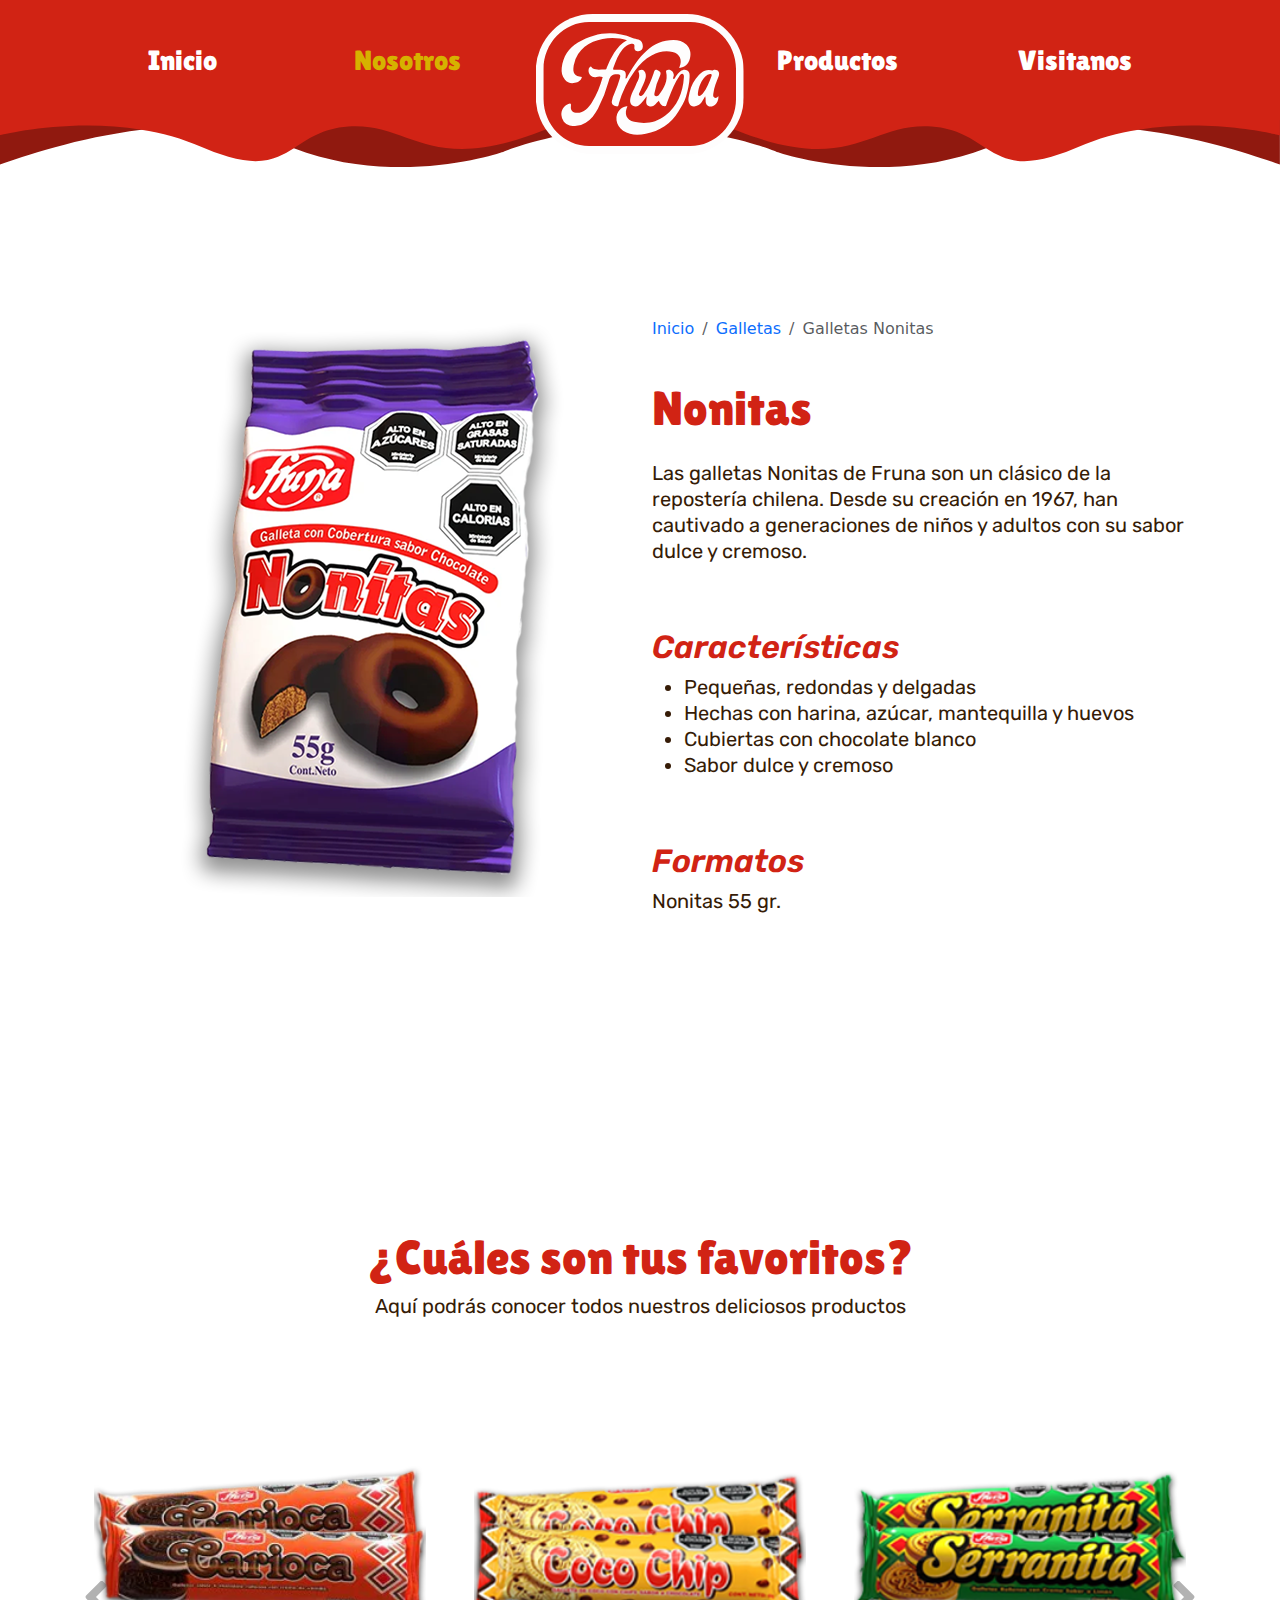
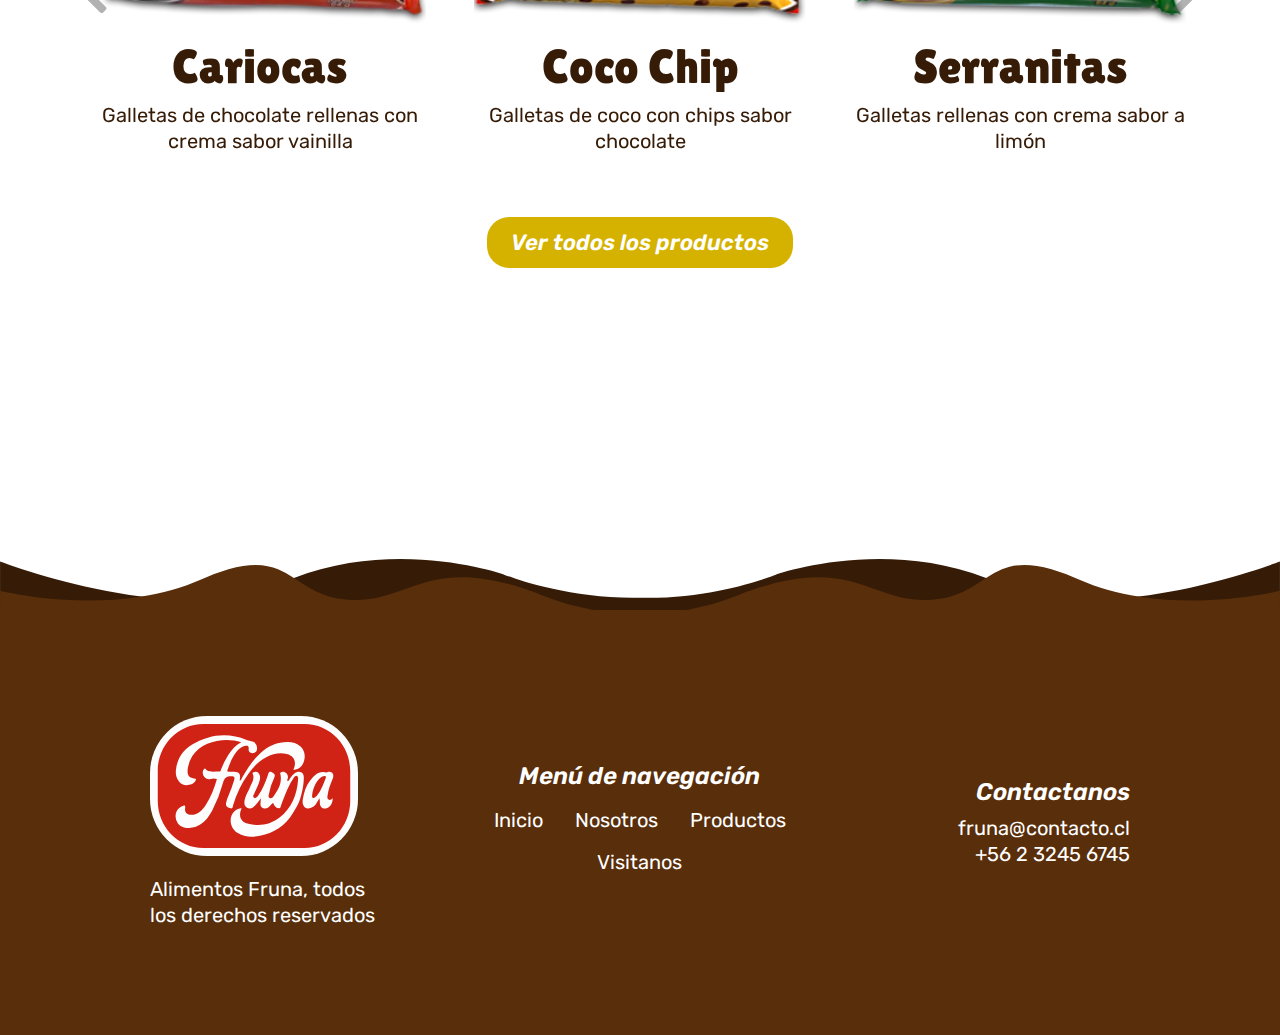
==== assets/pages/galletas-nonitas.html @ 1c833ea4 "Final Update" ====
<!DOCTYPE html>
<html lang="es">

<head>
    <meta charset="UTF-8">
    <meta name="viewport" content="width=device-width, initial-scale=1.0">
    <title>Galletas Nonitas | Fruna</title>
    <link rel="stylesheet" href="../css/style.css">
</head>

<body>

    <!-- Header -->
    <header class="header">
        <nav class="navbar navbar-expand-lg bg-primary">
            <div class="container">
                <button class="navbar-toggler" type="button" data-bs-toggle="collapse" data-bs-target="#navbarNav"
                    aria-controls="navbarNav" aria-expanded="false" aria-label="Toggle navigation">
                    <span class="navbar-toggler-icon"></span>
                </button>
                <div class="collapse navbar-collapse" id="navbarNav">
                    <ul class="navbar-nav">
                        <li class="nav-item">
                            <a class="nav-link" href="../../index.html">Inicio</a>
                        </li>
                        <li class="nav-item">
                            <a class="nav-link active" aria-current="page" href="../pages/nosotros.html">Nosotros</a>
                        </li>
                    </ul>
                </div>
                <div class="collapse navbar-collapse" id="navbarNav">
                    <ul class="navbar-nav ms-auto">
                        <li class="nav-item">
                            <a class="nav-link" href="../pages/productos.html">Productos</a>
                        </li>
                        <li class="nav-item">
                            <a class="nav-link" href="../pages/visitanos.html">Visitanos</a>
                        </li>
                    </ul>
                </div>
            </div>
            <a class="img-fluid position-absolute top-50 start-50 translate-middle" href="../../index.html"><img
                    class="mt-5" src="../img/logo-fruna.svg" alt=""></a>
        </nav>
        <svg xmlns="http://www.w3.org/2000/svg" xmlns:xlink="http://www.w3.org/1999/xlink" viewBox="0 0 1440 75.54">
            <g id="Grupo_89" data-name="Grupo 89" transform="translate(0 0)">
                <g id="Grupo_88" data-name="Grupo 88" clip-path="url(#clip-path)">
                    <path id="Trazado_157" data-name="Trazado 157"
                        d="M1440,0V72.7c-23.79-8.77-88.29-30.7-159.11-39.32-53.9-6.58-111.48-5.43-157.56,15.1q-6.975,3.1-13.96,5.79c-118.06,45.46-235.98,3.91-235.98,3.91s-67.89-28.13-153.3-26.2v.01a.41.41,0,0,0-.18,0v-.01c-85.4-1.93-153.3,26.2-153.3,26.2S448.7,99.73,330.63,54.27q-6.99-2.685-13.96-5.79C270.6,27.95,213.02,26.8,159.11,33.38,88.29,42,23.8,63.93,0,72.7V0Z"
                        fill="#90190f" />
                    <path id="Trazado_158" data-name="Trazado 158"
                        d="M1440,0V39.72s-76.82-19.55-159.11-6.34c-22.67,3.62-45.76,9.74-67.79,19.44A240.169,240.169,0,0,1,1183,63.98c-25.61,7.37-42.17,5.55-55.78,0a108.705,108.705,0,0,1-17.85-9.71c-15.95-10.24-31.8-22.48-61.27-24.51-70.37-4.86-89.78,55.8-218.39,4.85C792.5,19.87,754.8,14.06,720,13.27c-34.8.79-72.5,6.6-109.7,21.34C481.68,85.56,462.28,24.9,391.9,29.76c-29.46,2.03-45.31,14.27-61.27,24.51a108.707,108.707,0,0,1-17.85,9.71c-13.6,5.55-30.16,7.37-55.78,0a240.173,240.173,0,0,1-30.1-11.16c-22.02-9.7-45.12-15.82-67.79-19.44C76.82,20.17,0,39.72,0,39.72V0Z"
                        fill="#d12315" />
                </g>
            </g>
        </svg>
    </header>

    <main>

        <section class="producto">
            <div class="container">
                <div class="row">
                    <div class="col-lg-6">
                        <img src="../img/galletas/galletas-nonitas-producto.png" alt="">
                    </div>
                    <div class="col-lg-6 d-flex flex-column justify-content-center">
                        <nav aria-label="breadcrumb">
                            <ol class="breadcrumb">
                                <li class="breadcrumb-item"><a href="../../index.html">Inicio</a></li>
                                <li class="breadcrumb-item"><a href="galletas.html">Galletas</a></li>
                                <li class="breadcrumb-item active" aria-current="page">Galletas Nonitas</li>
                            </ol>
                        </nav>
                        <h1 class="h1 mt-4">Nonitas</h1>
                        <p class="p mt-3">Las galletas Nonitas de Fruna son un clásico de la repostería
                            chilena. Desde su creación en 1967, han cautivado a
                            generaciones de niños y adultos con su sabor dulce y
                            cremoso.</p>
                        <h2 class="h3 mt-5">Características</h2>
                        <ul class="p">
                            <li>Pequeñas, redondas y delgadas</li>
                            <li>Hechas con harina, azúcar, mantequilla y huevos</li>
                            <li>Cubiertas con chocolate blanco</li>
                            <li>Sabor dulce y cremoso</li>
                        </ul>
                        <h3 class="h3 mt-5">Formatos</h3>
                        <p class="p">Nonitas 55 gr.</p>
                    </div>
                </div>
            </div>
        </section>

        <!-- Slider Productos -->
        <section class="productos">
            <div class="container text-center">
                <div class="row">
                    <h2 class="h2">¿Cuáles son tus favoritos?</h2>
                    <p class="p">Aquí podrás conocer todos nuestros deliciosos productos</p>
                </div>
            </div>
            <div id="carouselExample" class="carousel slide text-center">
                <div class="carousel-inner">
                    <div class="carousel-item active">
                        <div class="container">
                            <div class="row">
                                <a class="col-lg-4 p-4 productos-p d-flex flex-column"
                                    href="assets/pages/galletas.html">
                                    <img class="img-fluid" src="../img/galletas/galletas-cariocas.png" alt="">
                                    <span class="h1 text-center">Cariocas</span>
                                    <span class="p">Galletas de chocolate rellenas
                                        con crema sabor vainilla</span>
                                </a>
                                <a class="col-lg-4 p-4 productos-p d-flex flex-column"
                                    href="assets/pages/galletas.html">
                                    <img class="img-fluid" src="../img/galletas/galletas-cocochip.png" alt="">
                                    <span class="h1 text-center">Coco Chip</span>
                                    <span class="p">Galletas de coco con chips sabor
                                        chocolate</span>
                                </a>
                                <a class="col-lg-4 p-4 productos-p d-flex flex-column"
                                    href="assets/pages/galletas.html">
                                    <img class="img-fluid" src="../img/galletas/galletas-serranita.png" alt="">
                                    <span class="h1 text-center">Serranitas</span>
                                    <span class="p">Galletas rellenas con crema
                                        sabor a limón</span>
                                </a>
                            </div>
                        </div>
                    </div>
                    <div class="carousel-item">
                        <div class="container">
                            <div class="row">
                                <a class="col-lg-4 p-4 productos-p d-flex flex-column"
                                    href="assets/pages/galletas.html">
                                    <img class="img-fluid" src="../img/galletas/galletas-cariocas.png" alt="">
                                    <span class="h1 text-center">Cariocas</span>
                                    <span class="p">Galletas de chocolate rellenas
                                        con crema sabor vainilla</span>
                                </a>
                                <a class="col-lg-4 p-4 productos-p d-flex flex-column"
                                    href="assets/pages/galletas.html">
                                    <img class="img-fluid" src="../img/galletas/galletas-cocochip.png" alt="">
                                    <span class="h1 text-center">Coco Chip</span>
                                    <span class="p">Galletas de coco con chips sabor
                                        chocolate</span>
                                </a>
                                <a class="col-lg-4 p-4 productos-p d-flex flex-column"
                                    href="assets/pages/galletas.html">
                                    <img class="img-fluid" src="../img/galletas/galletas-serranita.png" alt="">
                                    <span class="h1 text-center">Serranitas</span>
                                    <span class="p">Galletas rellenas con crema
                                        sabor a limón</span>
                                </a>
                            </div>
                        </div>
                    </div>
                    <div class="carousel-item">
                        <div class="container">
                            <div class="row">
                                <a class="col-lg-4 p-4 productos-p d-flex flex-column"
                                    href="assets/pages/galletas.html">
                                    <img class="img-fluid" src="../img/galletas/galletas-cariocas.png" alt="">
                                    <span class="h1 text-center">Cariocas</span>
                                    <span class="p">Galletas de chocolate rellenas
                                        con crema sabor vainilla</span>
                                </a>
                                <a class="col-lg-4 p-4 productos-p d-flex flex-column"
                                    href="assets/pages/galletas.html">
                                    <img class="img-fluid" src="../img/galletas/galletas-cocochip.png" alt="">
                                    <span class="h1 text-center">Coco Chip</span>
                                    <span class="p">Galletas de coco con chips sabor
                                        chocolate</span>
                                </a>
                                <a class="col-lg-4 p-4 productos-p d-flex flex-column"
                                    href="assets/pages/galletas.html">
                                    <img class="img-fluid" src="../img/galletas/galletas-serranita.png" alt="">
                                    <span class="h1 text-center">Serranitas</span>
                                    <span class="p">Galletas rellenas con crema
                                        sabor a limón</span>
                                </a>
                            </div>
                        </div>
                    </div>
                </div>
                <button class="carousel-control-prev" type="button" data-bs-target="#carouselExample"
                    data-bs-slide="prev">
                    <span class="carousel-control-prev-icon" aria-hidden="true"></span>
                    <span class="visually-hidden">Previous</span>
                </button>
                <button class="carousel-control-next" type="button" data-bs-target="#carouselExample"
                    data-bs-slide="next">
                    <span class="carousel-control-next-icon" aria-hidden="true"></span>
                    <span class="visually-hidden">Next</span>
                </button>
                <div class="container text-center">
                    <div class="row mt-5 justify-content-center">
                        <div class="col-12">
                            <a class="boton" href="productos.html">Ver todos los productos</a>
                        </div>
                    </div>
                </div>
            </div>
        </section>

    </main>

    <!-- Footer -->
    <footer class="d-flex flex-column">
        <svg id="Grupo_71" data-name="Grupo 71" xmlns="http://www.w3.org/2000/svg"
            xmlns:xlink="http://www.w3.org/1999/xlink" viewBox="0 0 1440 68.525">
            <g id="Grupo_70" data-name="Grupo 70" clip-path="url(#clip-path)">
                <path id="Trazado_119" data-name="Trazado 119"
                    d="M1440,2.845v65.68H0V2.845c23.79,8.77,88.29,30.7,159.11,39.32,53.9,6.57,111.48,5.43,157.56-15.1q6.975-3.1,13.96-5.79c118.06-45.47,235.98-3.91,235.98-3.91s67.89,28.13,153.3,26.2v-.01h.18v.01c85.4,1.93,153.3-26.2,153.3-26.2s117.91-41.56,235.98,3.91q6.99,2.685,13.96,5.79c46.07,20.53,103.65,21.67,157.56,15.1,70.82-8.62,135.31-30.55,159.11-39.32"
                    fill="#361c07" />
                <path id="Trazado_120" data-name="Trazado 120"
                    d="M1440,35.825v32.7H0v-32.7s76.82,19.54,159.11,6.34c22.67-3.62,45.76-9.74,67.79-19.44A240.173,240.173,0,0,1,257,11.565c25.61-7.37,42.17-5.55,55.78,0a108.707,108.707,0,0,1,17.85,9.71c15.95,10.24,31.8,22.48,61.27,24.51,70.37,4.85,89.78-55.8,218.39-4.85C647.5,55.675,685.2,61.475,720,62.275c34.8-.8,72.5-6.6,109.7-21.34,128.62-50.95,148.02,9.7,218.4,4.85,29.46-2.03,45.31-14.27,61.27-24.51a108.706,108.706,0,0,1,17.85-9.71c13.6-5.55,30.16-7.37,55.78,0a240.169,240.169,0,0,1,30.1,11.16c22.02,9.7,45.11,15.82,67.79,19.44,82.29,13.2,159.11-6.34,159.11-6.34"
                    fill="#592e0a" />
            </g>
        </svg>
        <div class="container-fluid footer d-flex align-items-center justify-content-between">
            <div class="row align-items-center justify-content-between">
                <div class="col-lg-3 my-5">
                    <a href="../../index.html"><img src="../img/logo-fruna.svg" alt=""></a>
                    <p class="p-footer">Alimentos Fruna, todos los
                        derechos reservados
                    </p>
                </div>
                <div class="col-lg-5 my-5 d-flex flex-column justify-content-center align-items-center">
                    <h2 class="h2-footer">Menú de navegación</h2>
                    <div>
                        <ul class="nav justify-content-center">
                            <li class="nav-item">
                                <a class="nav-link p-footer" href="../../index.html">Inicio</a>
                            </li>
                            <li class="nav-item">
                                <a class="nav-link p-footer" href="../pages/nosotros.html">Nosotros</a>
                            </li>
                            <li class="nav-item">
                                <a class="nav-link p-footer" href="../pages/productos.html">Productos</a>
                            </li>
                            <li class="nav-item">
                                <a class="nav-link p-footer" href="../pages/visitanos.html">Visitanos</a>
                            </li>
                        </ul>
                    </div>
                </div>
                <div class="col-lg-3 my-5 d-flex flex-column justify-content-center align-items-end">
                    <h2 class="h2-footer">Contactanos</h2>
                    <a class="p-footer" href="mailto:">fruna@contacto.cl</a>
                    <a class="p-footer" href="tel:+">+56 2 3245 6745</a>
                </div>
            </div>
        </div>
    </footer>

    <!-- Import JS -->
    <script src="../bootstrap-5.3.2/dist/js/bootstrap.js"></script>
</body>

</html>
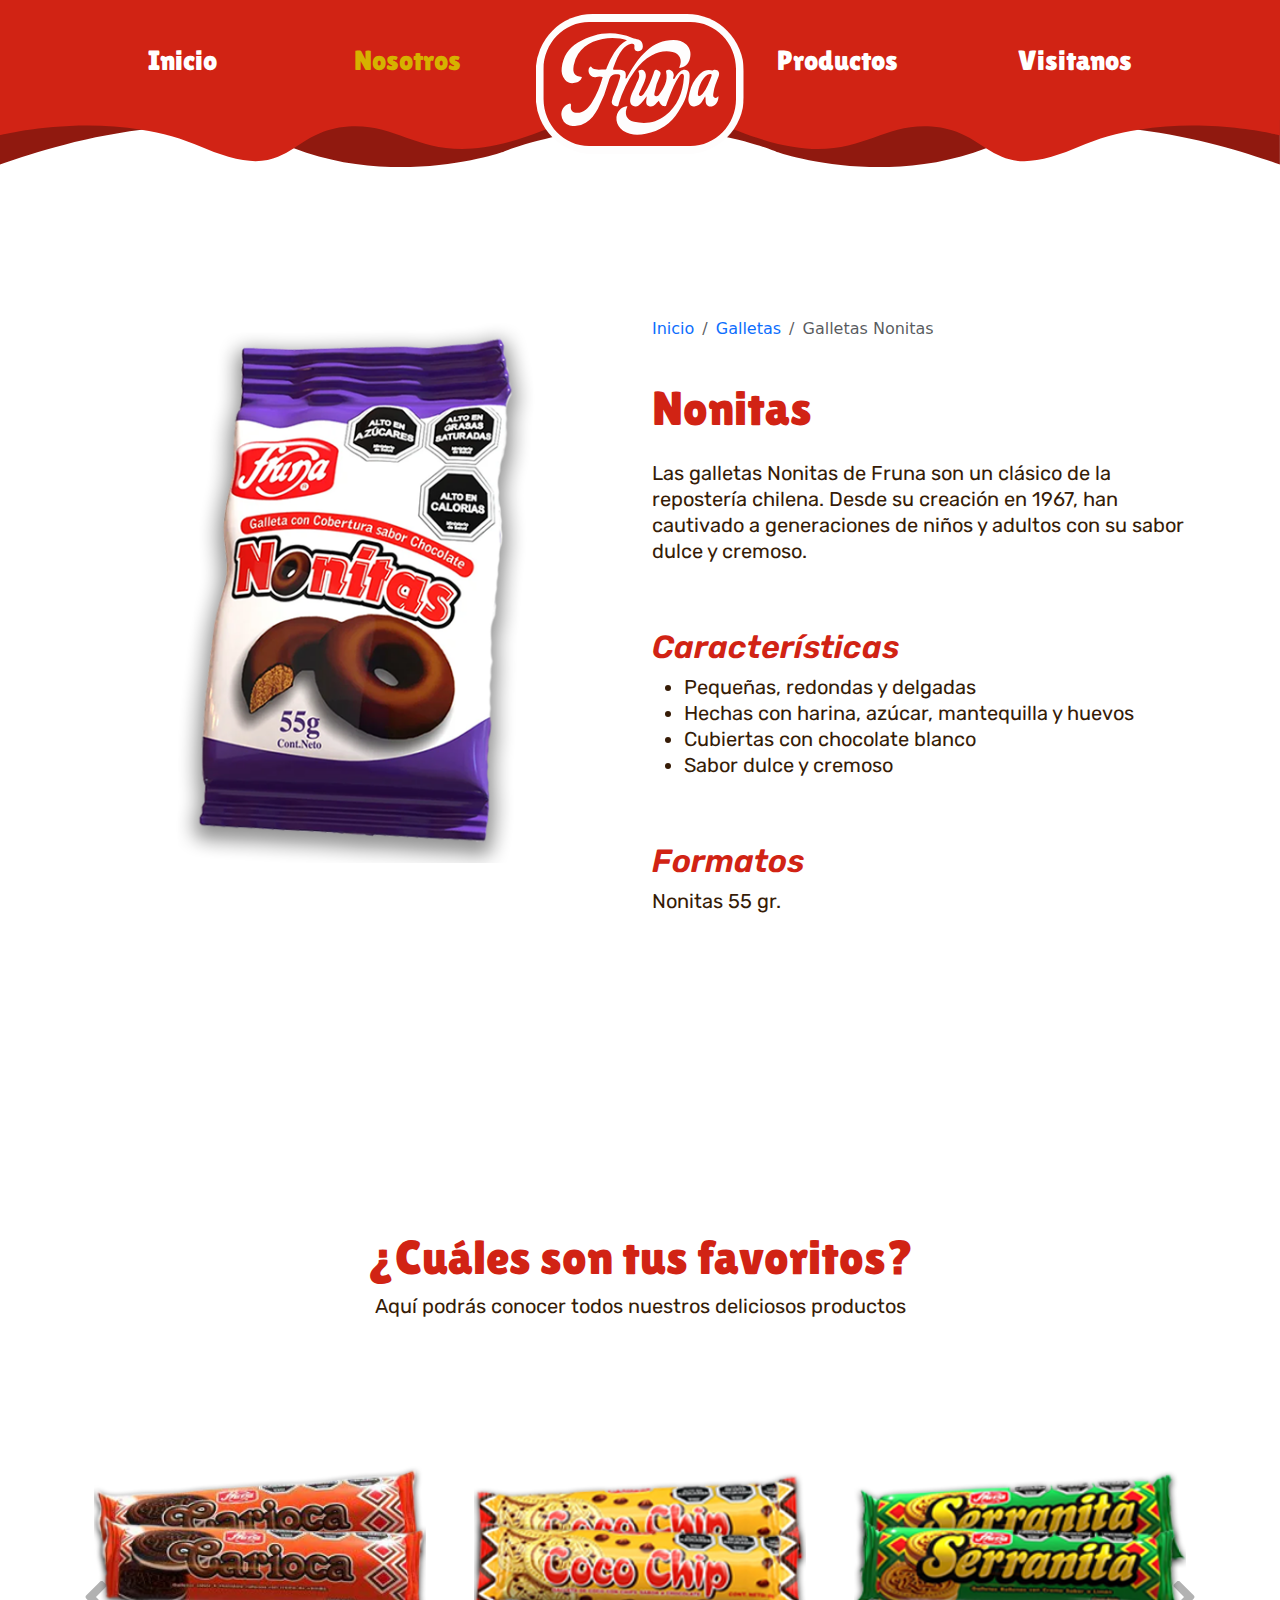
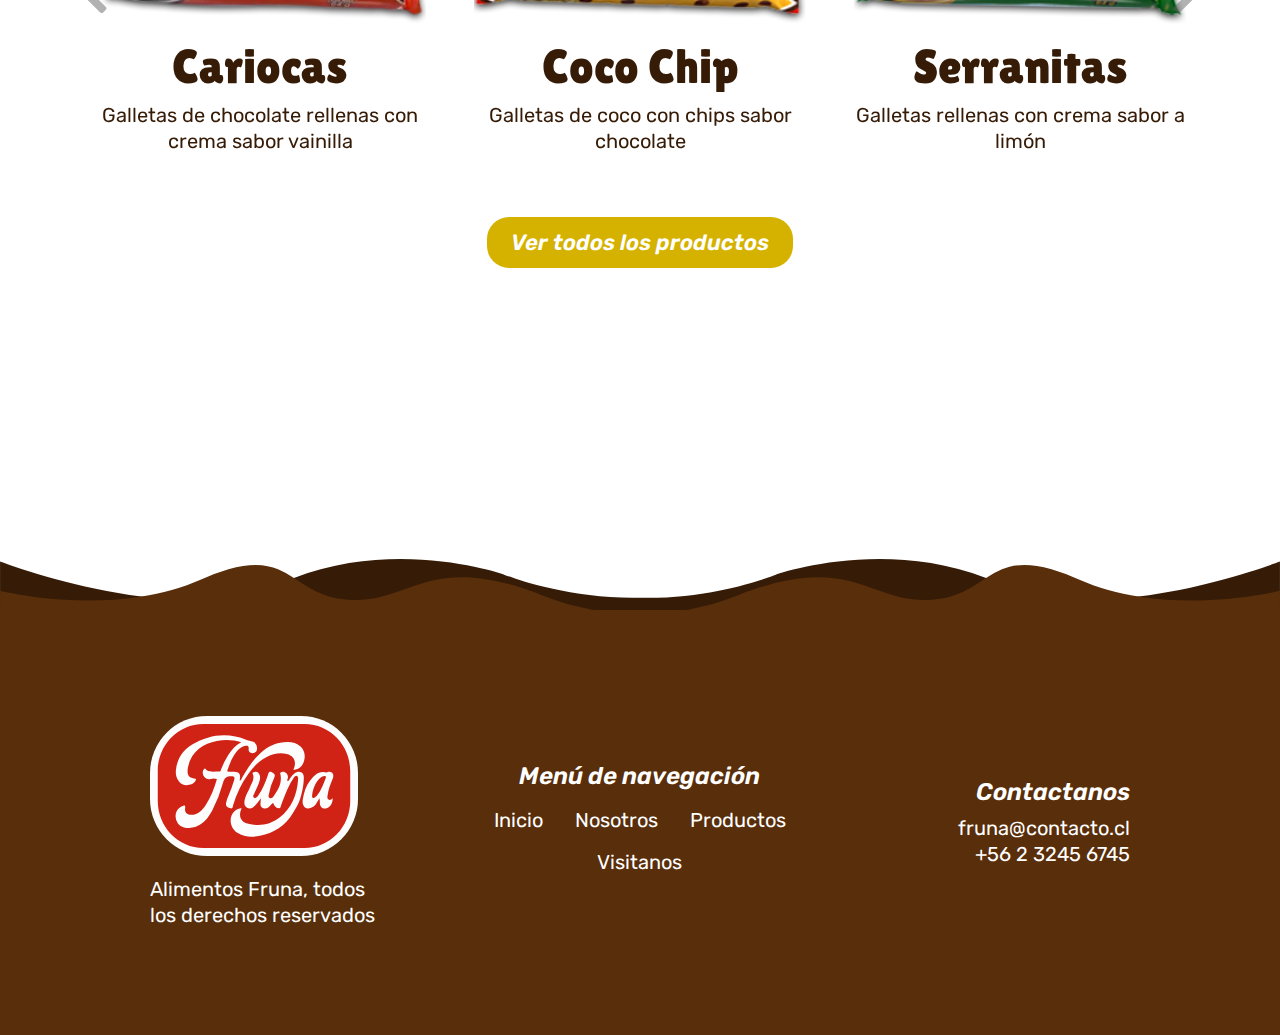
==== commit 79298452: "Product Fix" ====
--- a/assets/pages/galletas-nonitas.html
+++ b/assets/pages/galletas-nonitas.html
@@ -6,6 +6,7 @@
     <meta name="viewport" content="width=device-width, initial-scale=1.0">
     <title>Galletas Nonitas | Fruna</title>
     <link rel="stylesheet" href="../css/style.css">
+    <link rel="shortcut icon" href="../img/logo-fruna.svg" type="image/x-icon">
 </head>
 
 <body>
@@ -62,7 +63,7 @@
             <div class="container">
                 <div class="row">
                     <div class="col-lg-6">
-                        <img src="../img/galletas/galletas-nonitas-producto.png" alt="">
+                        <img class="img-fluid text-center" src="../img/galletas/galletas-nonitas-producto.png" alt="">
                     </div>
                     <div class="col-lg-6 d-flex flex-column justify-content-center">
                         <nav aria-label="breadcrumb">
@@ -104,22 +105,19 @@
                     <div class="carousel-item active">
                         <div class="container">
                             <div class="row">
-                                <a class="col-lg-4 p-4 productos-p d-flex flex-column"
-                                    href="assets/pages/galletas.html">
+                                <a class="col-lg-4 p-4 productos-p d-flex flex-column" href="galletas.html">
                                     <img class="img-fluid" src="../img/galletas/galletas-cariocas.png" alt="">
                                     <span class="h1 text-center">Cariocas</span>
                                     <span class="p">Galletas de chocolate rellenas
                                         con crema sabor vainilla</span>
                                 </a>
-                                <a class="col-lg-4 p-4 productos-p d-flex flex-column"
-                                    href="assets/pages/galletas.html">
+                                <a class="col-lg-4 p-4 productos-p d-flex flex-column" href="galletas.html">
                                     <img class="img-fluid" src="../img/galletas/galletas-cocochip.png" alt="">
                                     <span class="h1 text-center">Coco Chip</span>
                                     <span class="p">Galletas de coco con chips sabor
                                         chocolate</span>
                                 </a>
-                                <a class="col-lg-4 p-4 productos-p d-flex flex-column"
-                                    href="assets/pages/galletas.html">
+                                <a class="col-lg-4 p-4 productos-p d-flex flex-column" href="galletas.html">
                                     <img class="img-fluid" src="../img/galletas/galletas-serranita.png" alt="">
                                     <span class="h1 text-center">Serranitas</span>
                                     <span class="p">Galletas rellenas con crema
@@ -131,22 +129,19 @@
                     <div class="carousel-item">
                         <div class="container">
                             <div class="row">
-                                <a class="col-lg-4 p-4 productos-p d-flex flex-column"
-                                    href="assets/pages/galletas.html">
+                                <a class="col-lg-4 p-4 productos-p d-flex flex-column" href="galletas.html">
                                     <img class="img-fluid" src="../img/galletas/galletas-cariocas.png" alt="">
                                     <span class="h1 text-center">Cariocas</span>
                                     <span class="p">Galletas de chocolate rellenas
                                         con crema sabor vainilla</span>
                                 </a>
-                                <a class="col-lg-4 p-4 productos-p d-flex flex-column"
-                                    href="assets/pages/galletas.html">
+                                <a class="col-lg-4 p-4 productos-p d-flex flex-column" href="galletas.html">
                                     <img class="img-fluid" src="../img/galletas/galletas-cocochip.png" alt="">
                                     <span class="h1 text-center">Coco Chip</span>
                                     <span class="p">Galletas de coco con chips sabor
                                         chocolate</span>
                                 </a>
-                                <a class="col-lg-4 p-4 productos-p d-flex flex-column"
-                                    href="assets/pages/galletas.html">
+                                <a class="col-lg-4 p-4 productos-p d-flex flex-column" href="galletas.html">
                                     <img class="img-fluid" src="../img/galletas/galletas-serranita.png" alt="">
                                     <span class="h1 text-center">Serranitas</span>
                                     <span class="p">Galletas rellenas con crema
@@ -158,22 +153,19 @@
                     <div class="carousel-item">
                         <div class="container">
                             <div class="row">
-                                <a class="col-lg-4 p-4 productos-p d-flex flex-column"
-                                    href="assets/pages/galletas.html">
+                                <a class="col-lg-4 p-4 productos-p d-flex flex-column" href="galletas.html">
                                     <img class="img-fluid" src="../img/galletas/galletas-cariocas.png" alt="">
                                     <span class="h1 text-center">Cariocas</span>
                                     <span class="p">Galletas de chocolate rellenas
                                         con crema sabor vainilla</span>
                                 </a>
-                                <a class="col-lg-4 p-4 productos-p d-flex flex-column"
-                                    href="assets/pages/galletas.html">
+                                <a class="col-lg-4 p-4 productos-p d-flex flex-column" href="galletas.html">
                                     <img class="img-fluid" src="../img/galletas/galletas-cocochip.png" alt="">
                                     <span class="h1 text-center">Coco Chip</span>
                                     <span class="p">Galletas de coco con chips sabor
                                         chocolate</span>
                                 </a>
-                                <a class="col-lg-4 p-4 productos-p d-flex flex-column"
-                                    href="assets/pages/galletas.html">
+                                <a class="col-lg-4 p-4 productos-p d-flex flex-column" href="galletas.html">
                                     <img class="img-fluid" src="../img/galletas/galletas-serranita.png" alt="">
                                     <span class="h1 text-center">Serranitas</span>
                                     <span class="p">Galletas rellenas con crema
